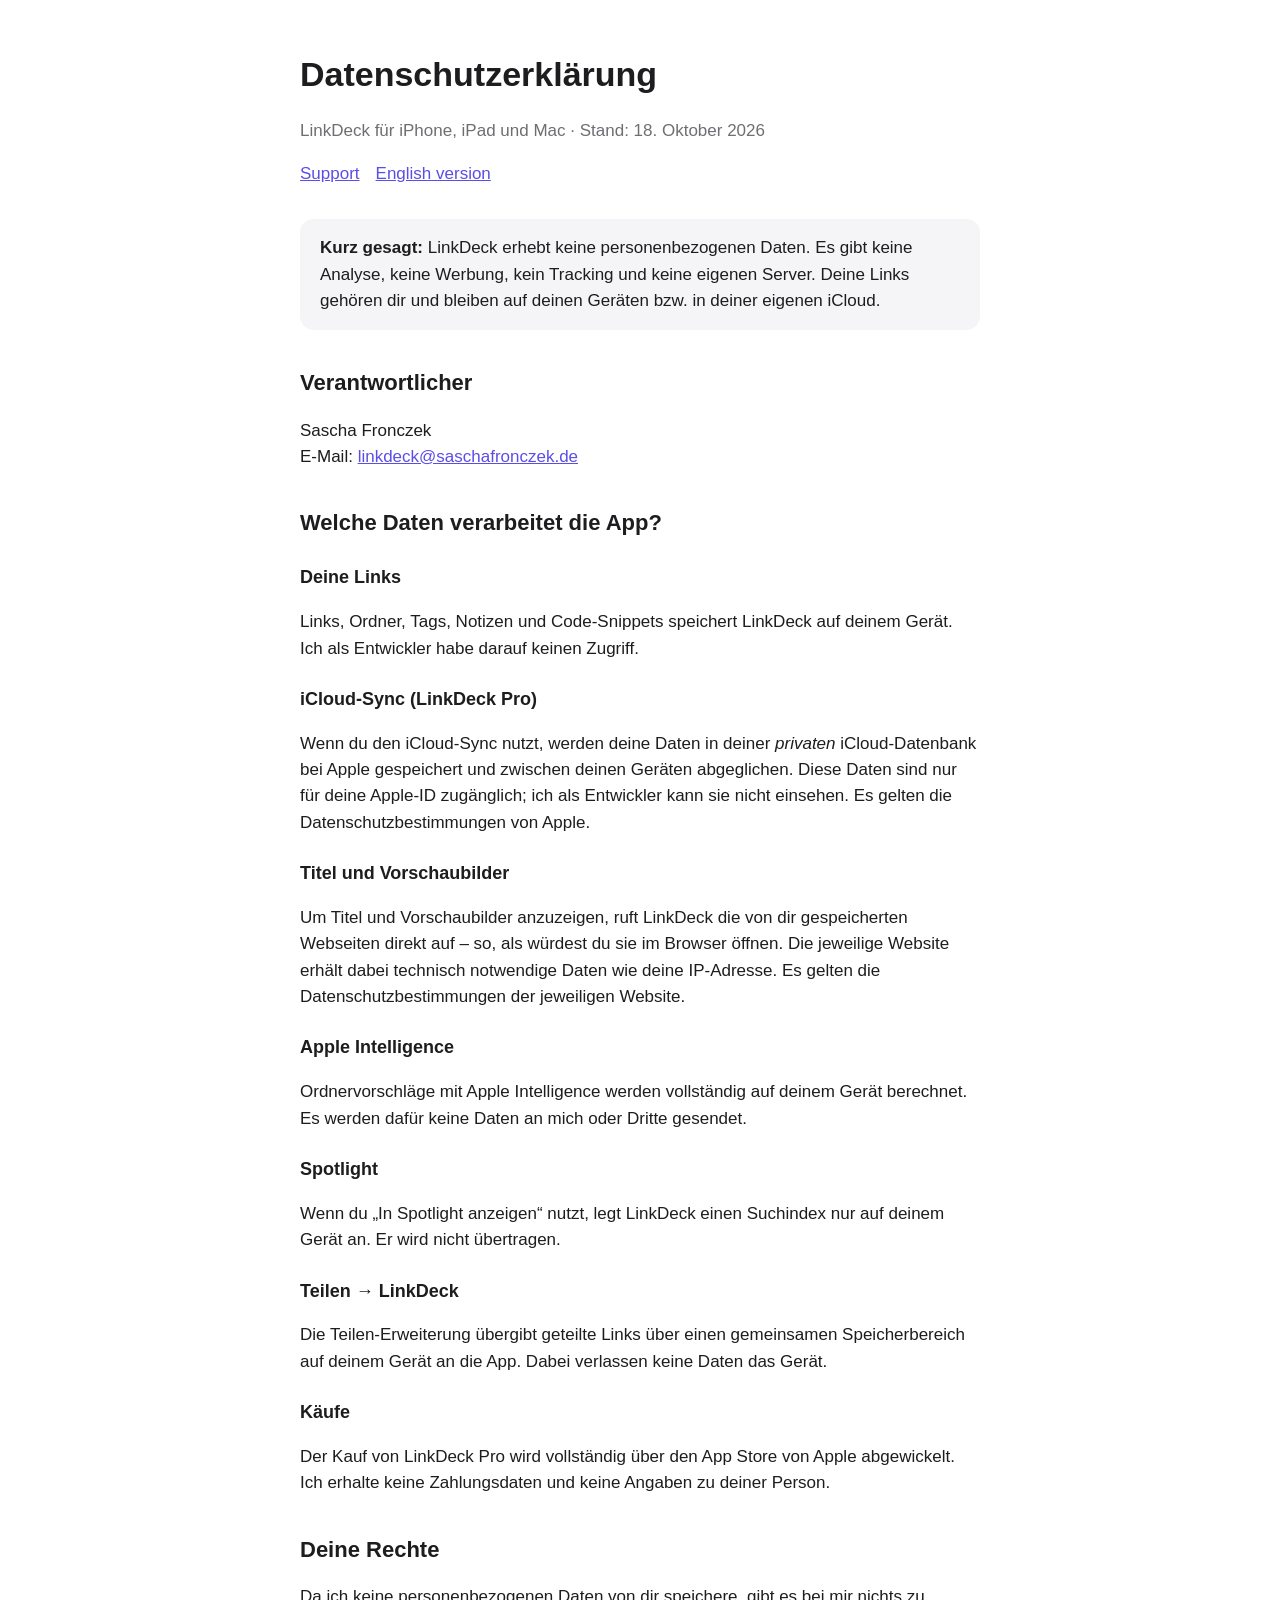
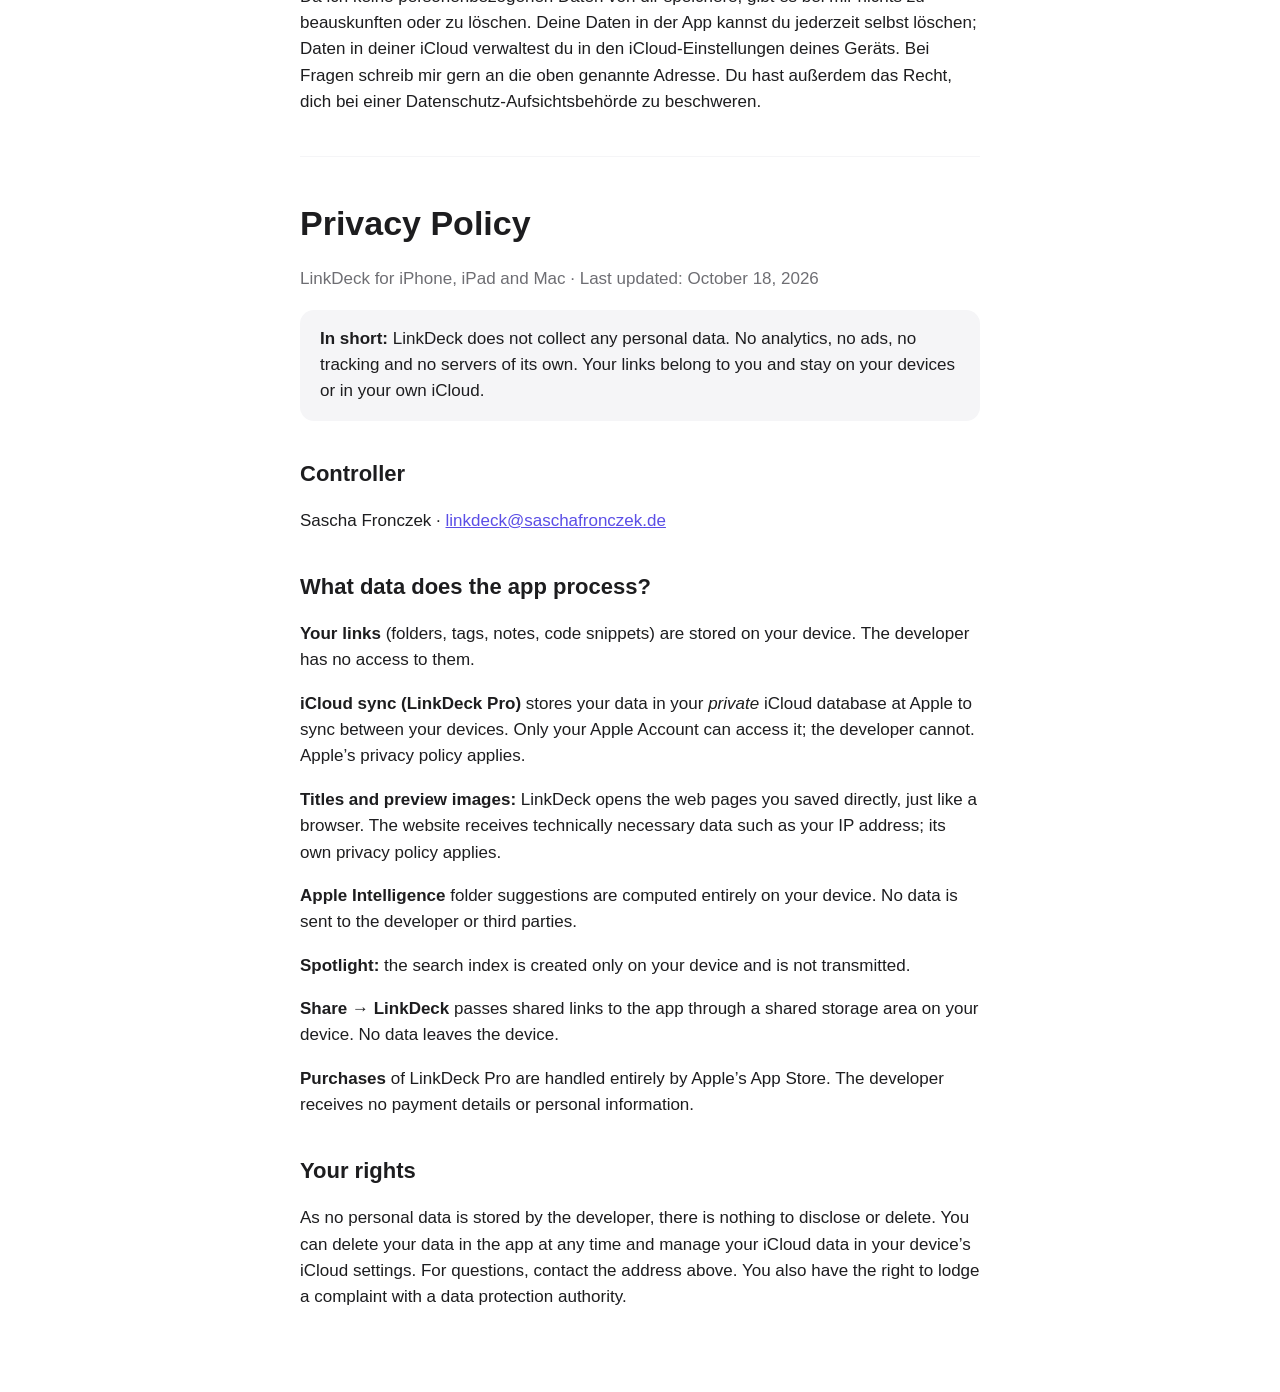
==== privacy.html @ c2d6adb9 "Support- und Datenschutzseite für LinkDeck Co-Authored-By: Claude Opus 5.5 (1M context) <noreply@ant" ====
<!doctype html>
<html lang="de">
<head>
<meta charset="utf-8"><meta name="viewport" content="width=device-width, initial-scale=1">
<title>LinkDeck – Datenschutz</title>
<link rel="stylesheet" href="style.css">
</head>
<body><main>
<h1>Datenschutzerklärung</h1>
<p class="muted">LinkDeck für iPhone, iPad und Mac · Stand: 18. Oktober 2026</p>
<nav><a href="index.html">Support</a><a href="#english">English version</a></nav>

<div class="card"><strong>Kurz gesagt:</strong> LinkDeck erhebt keine personenbezogenen Daten. Es gibt keine Analyse, keine Werbung, kein Tracking und keine eigenen Server. Deine Links gehören dir und bleiben auf deinen Geräten bzw. in deiner eigenen iCloud.</div>

<h2>Verantwortlicher</h2>
<p>Sascha Fronczek<br>E-Mail: <a href="mailto:linkdeck@saschafronczek.de">linkdeck@saschafronczek.de</a></p>

<h2>Welche Daten verarbeitet die App?</h2>
<h3>Deine Links</h3>
<p>Links, Ordner, Tags, Notizen und Code-Snippets speichert LinkDeck auf deinem Gerät. Ich als Entwickler habe darauf keinen Zugriff.</p>
<h3>iCloud-Sync (LinkDeck Pro)</h3>
<p>Wenn du den iCloud-Sync nutzt, werden deine Daten in deiner <em>privaten</em> iCloud-Datenbank bei Apple gespeichert und zwischen deinen Geräten abgeglichen. Diese Daten sind nur für deine Apple-ID zugänglich; ich als Entwickler kann sie nicht einsehen. Es gelten die Datenschutzbestimmungen von Apple.</p>
<h3>Titel und Vorschaubilder</h3>
<p>Um Titel und Vorschaubilder anzuzeigen, ruft LinkDeck die von dir gespeicherten Webseiten direkt auf – so, als würdest du sie im Browser öffnen. Die jeweilige Website erhält dabei technisch notwendige Daten wie deine IP-Adresse. Es gelten die Datenschutzbestimmungen der jeweiligen Website.</p>
<h3>Apple Intelligence</h3>
<p>Ordnervorschläge mit Apple Intelligence werden vollständig auf deinem Gerät berechnet. Es werden dafür keine Daten an mich oder Dritte gesendet.</p>
<h3>Spotlight</h3>
<p>Wenn du „In Spotlight anzeigen“ nutzt, legt LinkDeck einen Suchindex nur auf deinem Gerät an. Er wird nicht übertragen.</p>
<h3>Teilen → LinkDeck</h3>
<p>Die Teilen-Erweiterung übergibt geteilte Links über einen gemeinsamen Speicherbereich auf deinem Gerät an die App. Dabei verlassen keine Daten das Gerät.</p>
<h3>Käufe</h3>
<p>Der Kauf von LinkDeck Pro wird vollständig über den App Store von Apple abgewickelt. Ich erhalte keine Zahlungsdaten und keine Angaben zu deiner Person.</p>

<h2>Deine Rechte</h2>
<p>Da ich keine personenbezogenen Daten von dir speichere, gibt es bei mir nichts zu beauskunften oder zu löschen. Deine Daten in der App kannst du jederzeit selbst löschen; Daten in deiner iCloud verwaltest du in den iCloud-Einstellungen deines Geräts. Bei Fragen schreib mir gern an die oben genannte Adresse. Du hast außerdem das Recht, dich bei einer Datenschutz-Aufsichtsbehörde zu beschweren.</p>

<hr>
<h1 id="english" lang="en">Privacy Policy</h1>
<div lang="en">
<p class="muted">LinkDeck for iPhone, iPad and Mac · Last updated: October 18, 2026</p>
<div class="card"><strong>In short:</strong> LinkDeck does not collect any personal data. No analytics, no ads, no tracking and no servers of its own. Your links belong to you and stay on your devices or in your own iCloud.</div>
<h2>Controller</h2>
<p>Sascha Fronczek · <a href="mailto:linkdeck@saschafronczek.de">linkdeck@saschafronczek.de</a></p>
<h2>What data does the app process?</h2>
<p><strong>Your links</strong> (folders, tags, notes, code snippets) are stored on your device. The developer has no access to them.</p>
<p><strong>iCloud sync (LinkDeck Pro)</strong> stores your data in your <em>private</em> iCloud database at Apple to sync between your devices. Only your Apple Account can access it; the developer cannot. Apple’s privacy policy applies.</p>
<p><strong>Titles and preview images:</strong> LinkDeck opens the web pages you saved directly, just like a browser. The website receives technically necessary data such as your IP address; its own privacy policy applies.</p>
<p><strong>Apple Intelligence</strong> folder suggestions are computed entirely on your device. No data is sent to the developer or third parties.</p>
<p><strong>Spotlight:</strong> the search index is created only on your device and is not transmitted.</p>
<p><strong>Share → LinkDeck</strong> passes shared links to the app through a shared storage area on your device. No data leaves the device.</p>
<p><strong>Purchases</strong> of LinkDeck Pro are handled entirely by Apple’s App Store. The developer receives no payment details or personal information.</p>
<h2>Your rights</h2>
<p>As no personal data is stored by the developer, there is nothing to disclose or delete. You can delete your data in the app at any time and manage your iCloud data in your device’s iCloud settings. For questions, contact the address above. You also have the right to lodge a complaint with a data protection authority.</p>
</div>
</main></body></html>
---- style.css ----
:root { --bg:#ffffff; --fg:#1d1d1f; --muted:#6e6e73; --accent:#5b4ee6; --card:#f5f5f7; }
@media (prefers-color-scheme: dark) { :root { --bg:#000000; --fg:#f5f5f7; --muted:#a1a1a6; --accent:#8f86ff; --card:#1c1c1e; } }
* { box-sizing: border-box; }
body { margin:0; background:var(--bg); color:var(--fg); font:17px/1.55 -apple-system, BlinkMacSystemFont, "Helvetica Neue", Arial, sans-serif; }
main { max-width:720px; margin:0 auto; padding:48px 20px 64px; }
h1 { font-size:34px; margin:0 0 4px; } h2 { font-size:22px; margin:36px 0 8px; } h3 { font-size:18px; margin:24px 0 6px; }
p, li { color:var(--fg); } .muted { color:var(--muted); }
a { color:var(--accent); }
.card { background:var(--card); border-radius:14px; padding:16px 20px; margin:16px 0; }
nav { display:flex; gap:16px; margin:12px 0 32px; flex-wrap:wrap; }
hr { border:none; border-top:1px solid var(--card); margin:40px 0; }
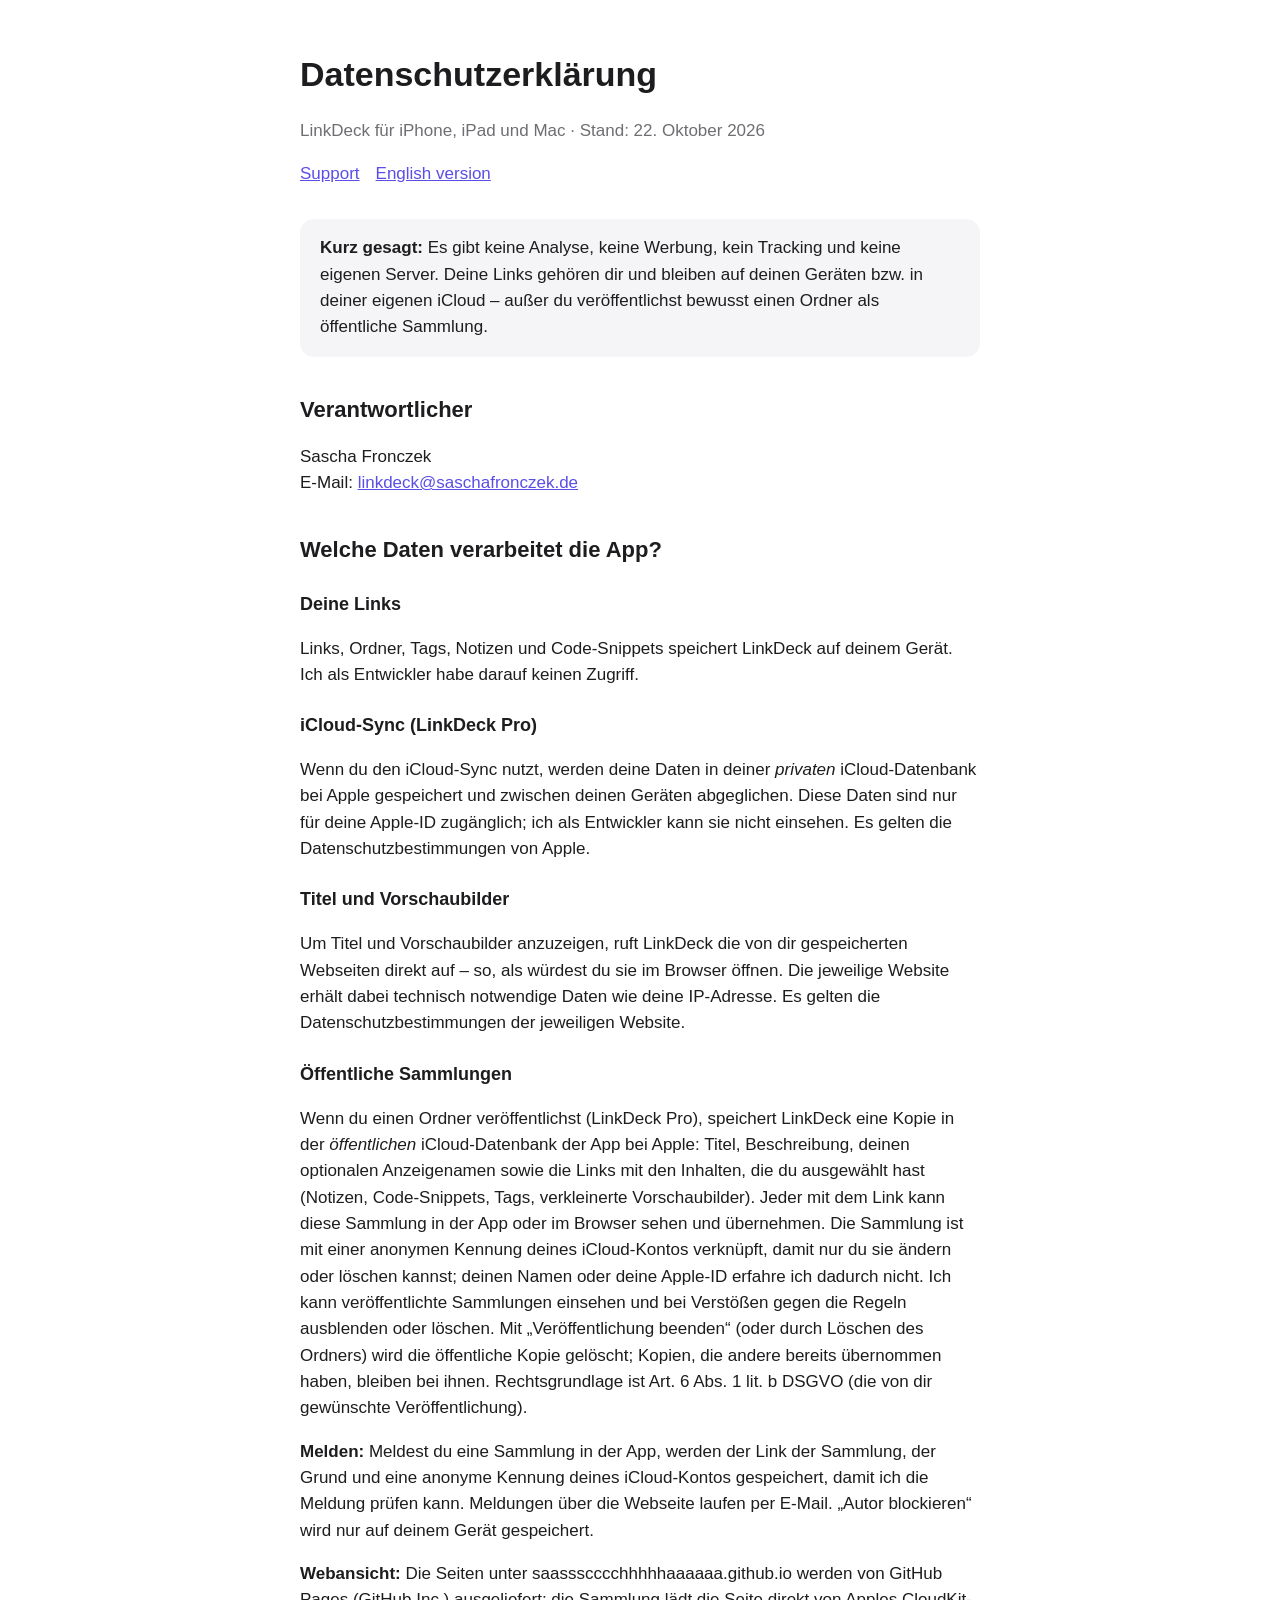
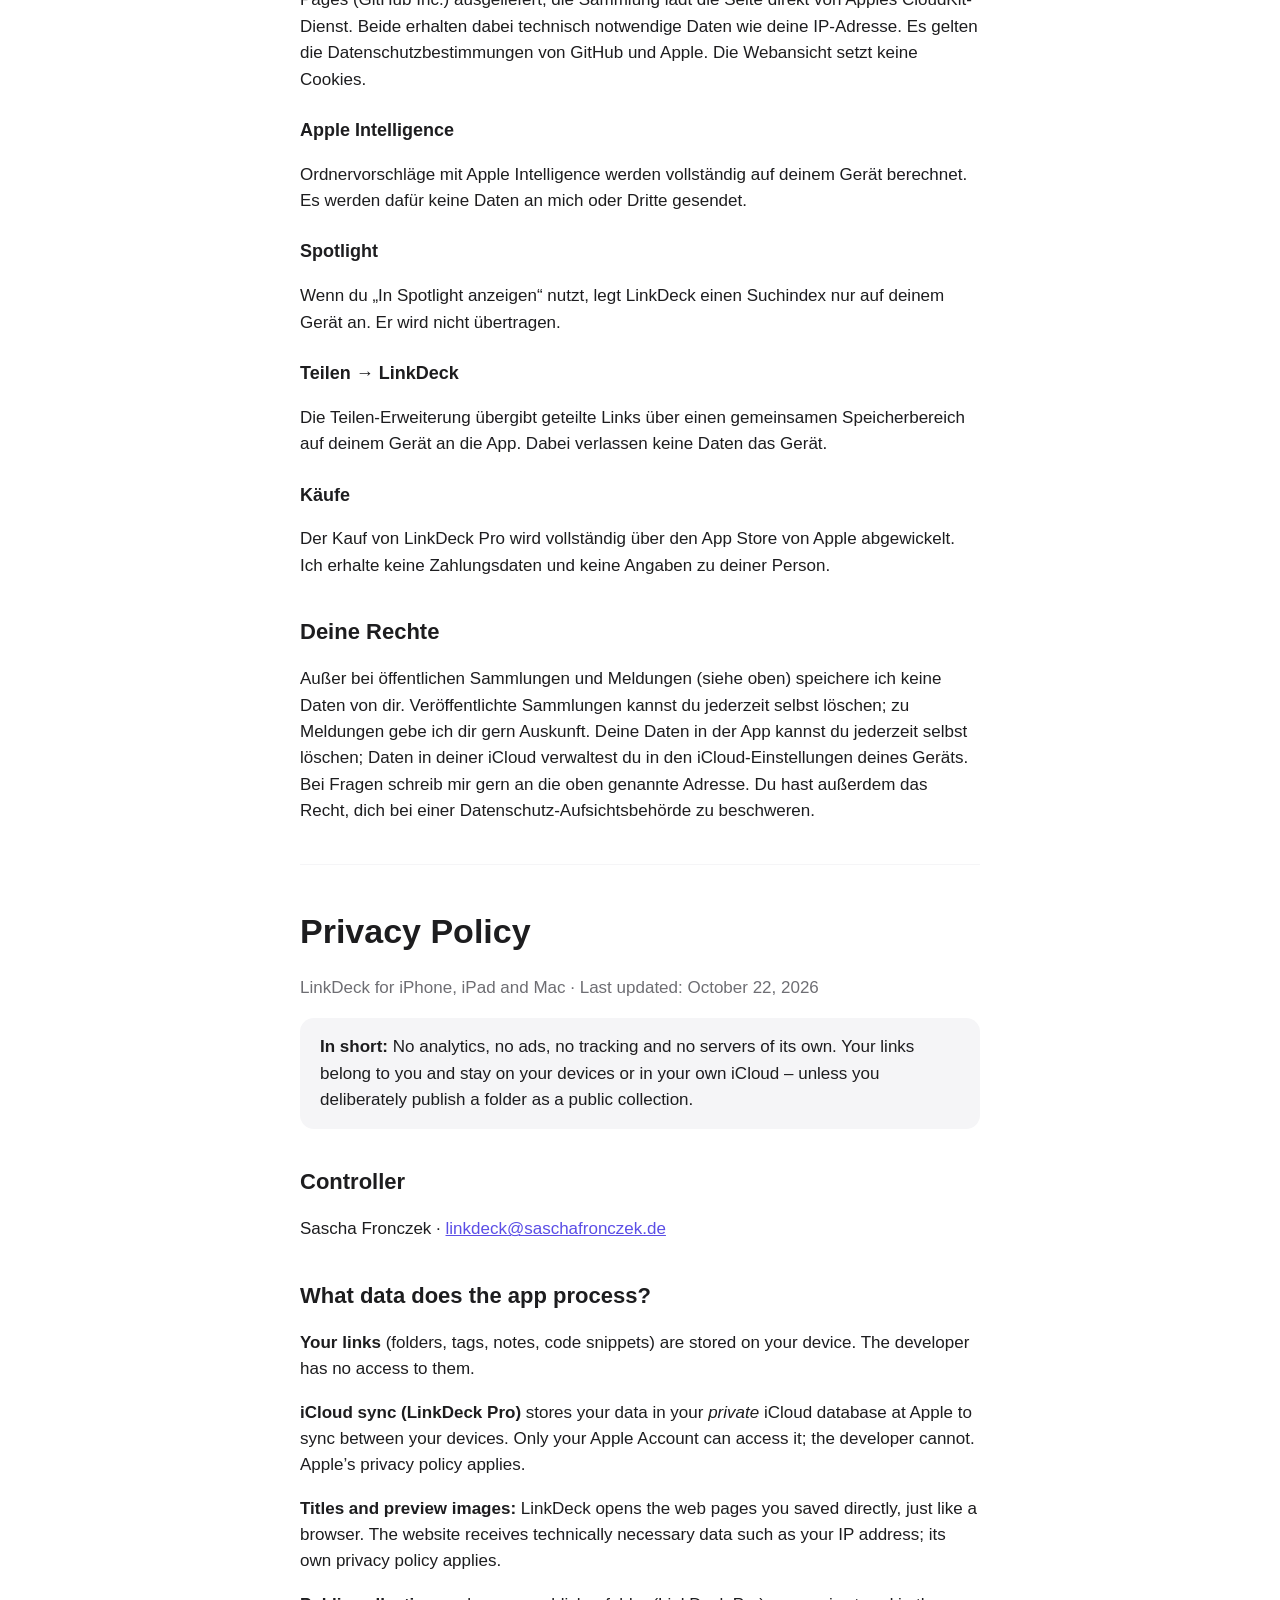
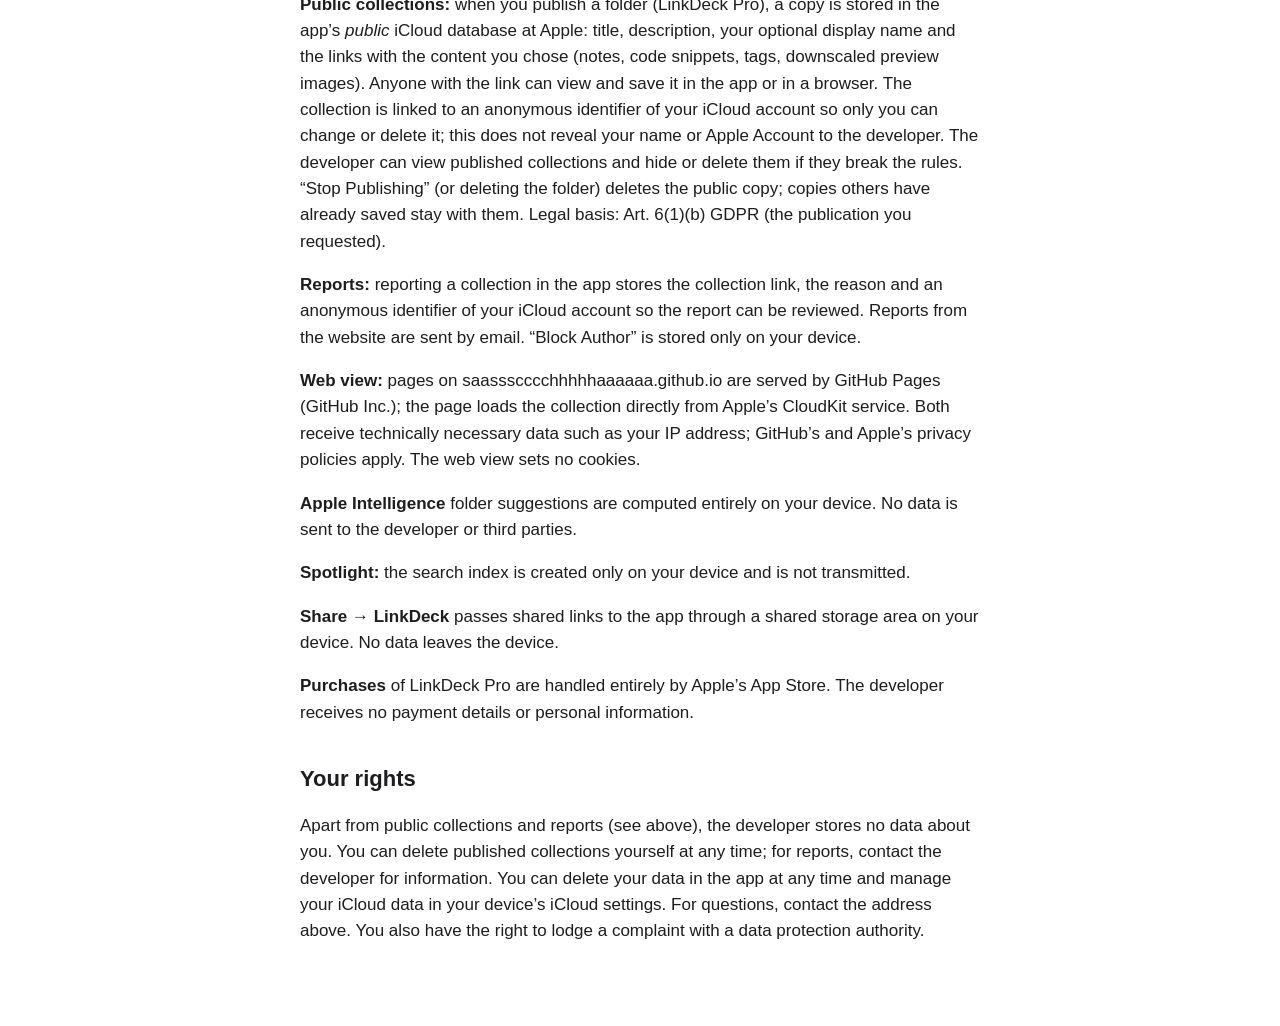
==== commit bcc20985: "Datenschutz und Regeln für öffentliche Sammlungen (LinkDeck 1.2)" ====
--- a/privacy.html
+++ b/privacy.html
@@ -7,10 +7,10 @@
 </head>
 <body><main>
 <h1>Datenschutzerklärung</h1>
-<p class="muted">LinkDeck für iPhone, iPad und Mac · Stand: 18. Oktober 2026</p>
+<p class="muted">LinkDeck für iPhone, iPad und Mac · Stand: 22. Oktober 2026</p>
 <nav><a href="index.html">Support</a><a href="#english">English version</a></nav>
 
-<div class="card"><strong>Kurz gesagt:</strong> LinkDeck erhebt keine personenbezogenen Daten. Es gibt keine Analyse, keine Werbung, kein Tracking und keine eigenen Server. Deine Links gehören dir und bleiben auf deinen Geräten bzw. in deiner eigenen iCloud.</div>
+<div class="card"><strong>Kurz gesagt:</strong> Es gibt keine Analyse, keine Werbung, kein Tracking und keine eigenen Server. Deine Links gehören dir und bleiben auf deinen Geräten bzw. in deiner eigenen iCloud – außer du veröffentlichst bewusst einen Ordner als öffentliche Sammlung.</div>
 
 <h2>Verantwortlicher</h2>
 <p>Sascha Fronczek<br>E-Mail: <a href="mailto:linkdeck@saschafronczek.de">linkdeck@saschafronczek.de</a></p>
@@ -22,6 +22,10 @@
 <p>Wenn du den iCloud-Sync nutzt, werden deine Daten in deiner <em>privaten</em> iCloud-Datenbank bei Apple gespeichert und zwischen deinen Geräten abgeglichen. Diese Daten sind nur für deine Apple-ID zugänglich; ich als Entwickler kann sie nicht einsehen. Es gelten die Datenschutzbestimmungen von Apple.</p>
 <h3>Titel und Vorschaubilder</h3>
 <p>Um Titel und Vorschaubilder anzuzeigen, ruft LinkDeck die von dir gespeicherten Webseiten direkt auf – so, als würdest du sie im Browser öffnen. Die jeweilige Website erhält dabei technisch notwendige Daten wie deine IP-Adresse. Es gelten die Datenschutzbestimmungen der jeweiligen Website.</p>
+<h3>Öffentliche Sammlungen</h3>
+<p>Wenn du einen Ordner veröffentlichst (LinkDeck Pro), speichert LinkDeck eine Kopie in der <em>öffentlichen</em> iCloud-Datenbank der App bei Apple: Titel, Beschreibung, deinen optionalen Anzeigenamen sowie die Links mit den Inhalten, die du ausgewählt hast (Notizen, Code-Snippets, Tags, verkleinerte Vorschaubilder). Jeder mit dem Link kann diese Sammlung in der App oder im Browser sehen und übernehmen. Die Sammlung ist mit einer anonymen Kennung deines iCloud-Kontos verknüpft, damit nur du sie ändern oder löschen kannst; deinen Namen oder deine Apple-ID erfahre ich dadurch nicht. Ich kann veröffentlichte Sammlungen einsehen und bei Verstößen gegen die Regeln ausblenden oder löschen. Mit „Veröffentlichung beenden“ (oder durch Löschen des Ordners) wird die öffentliche Kopie gelöscht; Kopien, die andere bereits übernommen haben, bleiben bei ihnen. Rechtsgrundlage ist Art. 6 Abs. 1 lit. b DSGVO (die von dir gewünschte Veröffentlichung).</p>
+<p><strong>Melden:</strong> Meldest du eine Sammlung in der App, werden der Link der Sammlung, der Grund und eine anonyme Kennung deines iCloud-Kontos gespeichert, damit ich die Meldung prüfen kann. Meldungen über die Webseite laufen per E-Mail. „Autor blockieren“ wird nur auf deinem Gerät gespeichert.</p>
+<p><strong>Webansicht:</strong> Die Seiten unter saassscccchhhhhaaaaaa.github.io werden von GitHub Pages (GitHub Inc.) ausgeliefert; die Sammlung lädt die Seite direkt von Apples CloudKit-Dienst. Beide erhalten dabei technisch notwendige Daten wie deine IP-Adresse. Es gelten die Datenschutzbestimmungen von GitHub und Apple. Die Webansicht setzt keine Cookies.</p>
 <h3>Apple Intelligence</h3>
 <p>Ordnervorschläge mit Apple Intelligence werden vollständig auf deinem Gerät berechnet. Es werden dafür keine Daten an mich oder Dritte gesendet.</p>
 <h3>Spotlight</h3>
@@ -32,24 +36,27 @@
 <p>Der Kauf von LinkDeck Pro wird vollständig über den App Store von Apple abgewickelt. Ich erhalte keine Zahlungsdaten und keine Angaben zu deiner Person.</p>
 
 <h2>Deine Rechte</h2>
-<p>Da ich keine personenbezogenen Daten von dir speichere, gibt es bei mir nichts zu beauskunften oder zu löschen. Deine Daten in der App kannst du jederzeit selbst löschen; Daten in deiner iCloud verwaltest du in den iCloud-Einstellungen deines Geräts. Bei Fragen schreib mir gern an die oben genannte Adresse. Du hast außerdem das Recht, dich bei einer Datenschutz-Aufsichtsbehörde zu beschweren.</p>
+<p>Außer bei öffentlichen Sammlungen und Meldungen (siehe oben) speichere ich keine Daten von dir. Veröffentlichte Sammlungen kannst du jederzeit selbst löschen; zu Meldungen gebe ich dir gern Auskunft. Deine Daten in der App kannst du jederzeit selbst löschen; Daten in deiner iCloud verwaltest du in den iCloud-Einstellungen deines Geräts. Bei Fragen schreib mir gern an die oben genannte Adresse. Du hast außerdem das Recht, dich bei einer Datenschutz-Aufsichtsbehörde zu beschweren.</p>
 
 <hr>
 <h1 id="english" lang="en">Privacy Policy</h1>
 <div lang="en">
-<p class="muted">LinkDeck for iPhone, iPad and Mac · Last updated: October 18, 2026</p>
-<div class="card"><strong>In short:</strong> LinkDeck does not collect any personal data. No analytics, no ads, no tracking and no servers of its own. Your links belong to you and stay on your devices or in your own iCloud.</div>
+<p class="muted">LinkDeck for iPhone, iPad and Mac · Last updated: October 22, 2026</p>
+<div class="card"><strong>In short:</strong> No analytics, no ads, no tracking and no servers of its own. Your links belong to you and stay on your devices or in your own iCloud – unless you deliberately publish a folder as a public collection.</div>
 <h2>Controller</h2>
 <p>Sascha Fronczek · <a href="mailto:linkdeck@saschafronczek.de">linkdeck@saschafronczek.de</a></p>
 <h2>What data does the app process?</h2>
 <p><strong>Your links</strong> (folders, tags, notes, code snippets) are stored on your device. The developer has no access to them.</p>
 <p><strong>iCloud sync (LinkDeck Pro)</strong> stores your data in your <em>private</em> iCloud database at Apple to sync between your devices. Only your Apple Account can access it; the developer cannot. Apple’s privacy policy applies.</p>
 <p><strong>Titles and preview images:</strong> LinkDeck opens the web pages you saved directly, just like a browser. The website receives technically necessary data such as your IP address; its own privacy policy applies.</p>
+<p><strong>Public collections:</strong> when you publish a folder (LinkDeck Pro), a copy is stored in the app’s <em>public</em> iCloud database at Apple: title, description, your optional display name and the links with the content you chose (notes, code snippets, tags, downscaled preview images). Anyone with the link can view and save it in the app or in a browser. The collection is linked to an anonymous identifier of your iCloud account so only you can change or delete it; this does not reveal your name or Apple Account to the developer. The developer can view published collections and hide or delete them if they break the rules. “Stop Publishing” (or deleting the folder) deletes the public copy; copies others have already saved stay with them. Legal basis: Art. 6(1)(b) GDPR (the publication you requested).</p>
+<p><strong>Reports:</strong> reporting a collection in the app stores the collection link, the reason and an anonymous identifier of your iCloud account so the report can be reviewed. Reports from the website are sent by email. “Block Author” is stored only on your device.</p>
+<p><strong>Web view:</strong> pages on saassscccchhhhhaaaaaa.github.io are served by GitHub Pages (GitHub Inc.); the page loads the collection directly from Apple’s CloudKit service. Both receive technically necessary data such as your IP address; GitHub’s and Apple’s privacy policies apply. The web view sets no cookies.</p>
 <p><strong>Apple Intelligence</strong> folder suggestions are computed entirely on your device. No data is sent to the developer or third parties.</p>
 <p><strong>Spotlight:</strong> the search index is created only on your device and is not transmitted.</p>
 <p><strong>Share → LinkDeck</strong> passes shared links to the app through a shared storage area on your device. No data leaves the device.</p>
 <p><strong>Purchases</strong> of LinkDeck Pro are handled entirely by Apple’s App Store. The developer receives no payment details or personal information.</p>
 <h2>Your rights</h2>
-<p>As no personal data is stored by the developer, there is nothing to disclose or delete. You can delete your data in the app at any time and manage your iCloud data in your device’s iCloud settings. For questions, contact the address above. You also have the right to lodge a complaint with a data protection authority.</p>
+<p>Apart from public collections and reports (see above), the developer stores no data about you. You can delete published collections yourself at any time; for reports, contact the developer for information. You can delete your data in the app at any time and manage your iCloud data in your device’s iCloud settings. For questions, contact the address above. You also have the right to lodge a complaint with a data protection authority.</p>
 </div>
 </main></body></html>
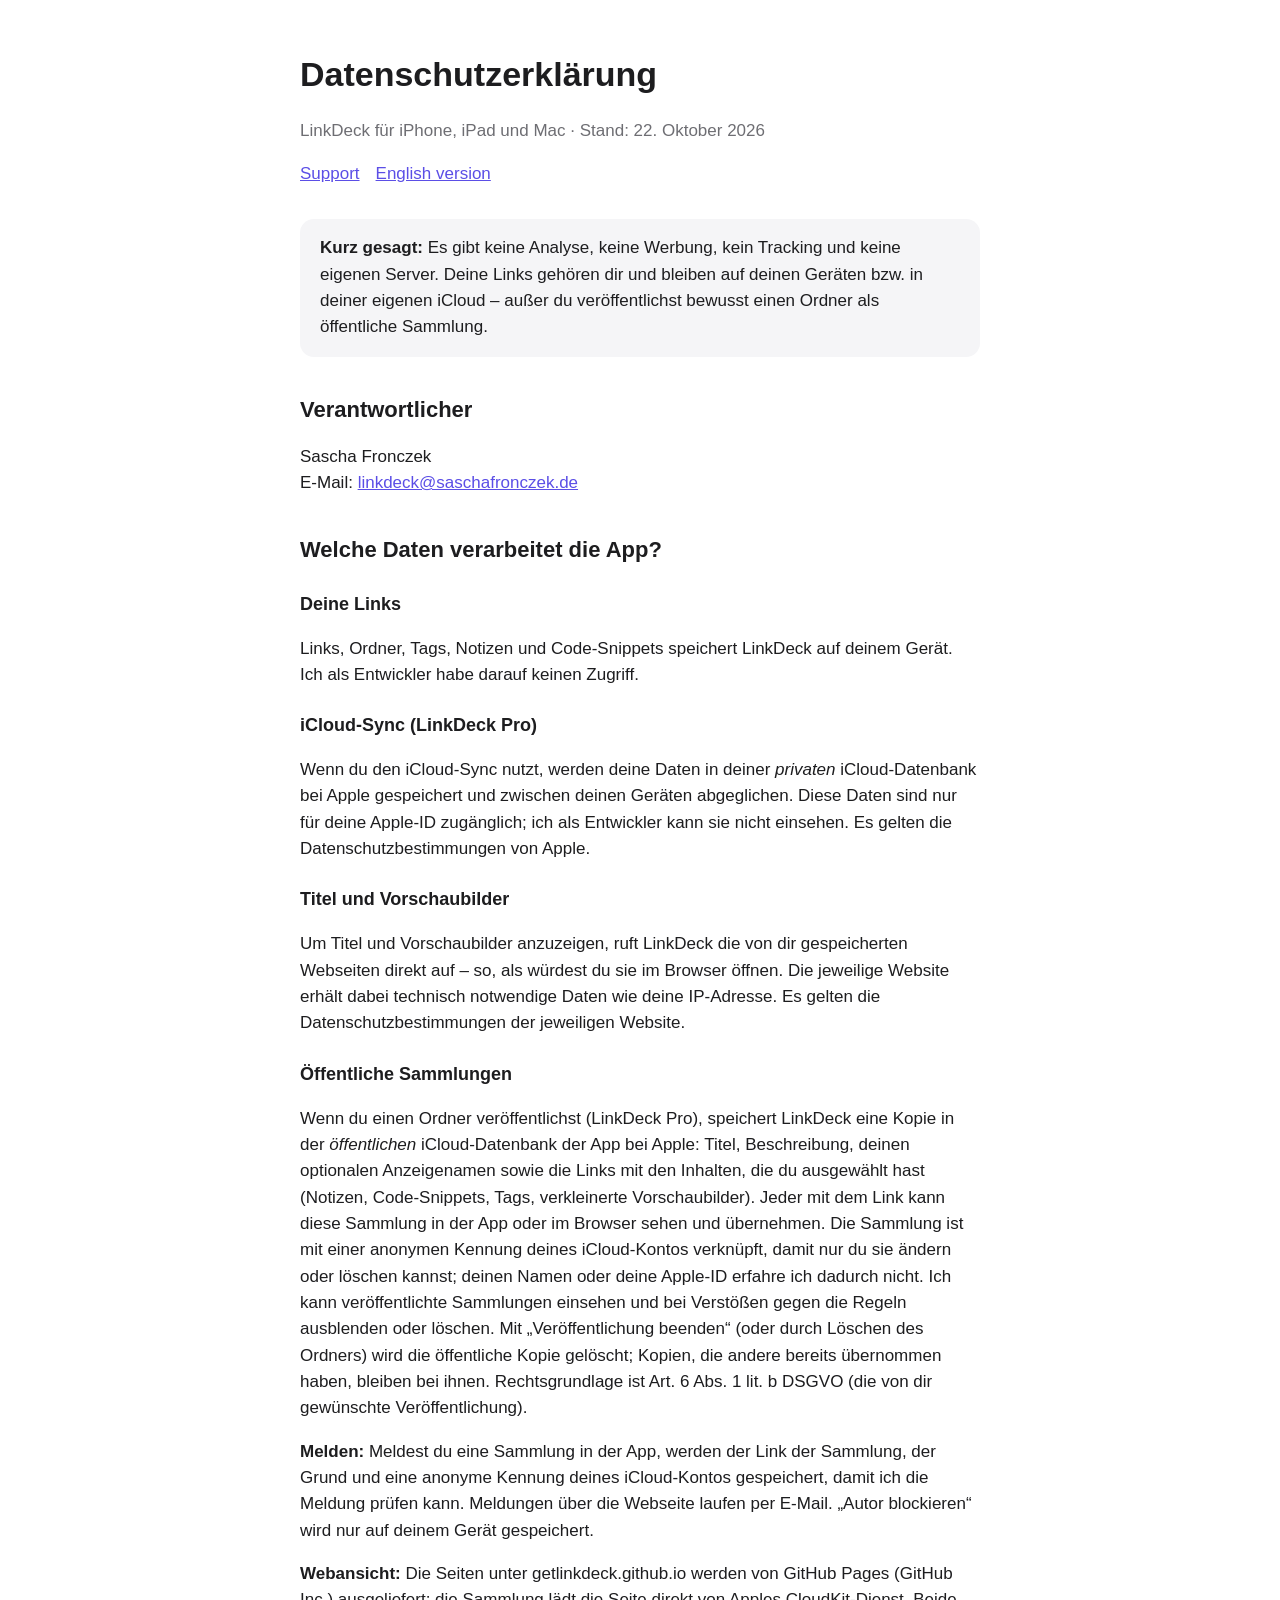
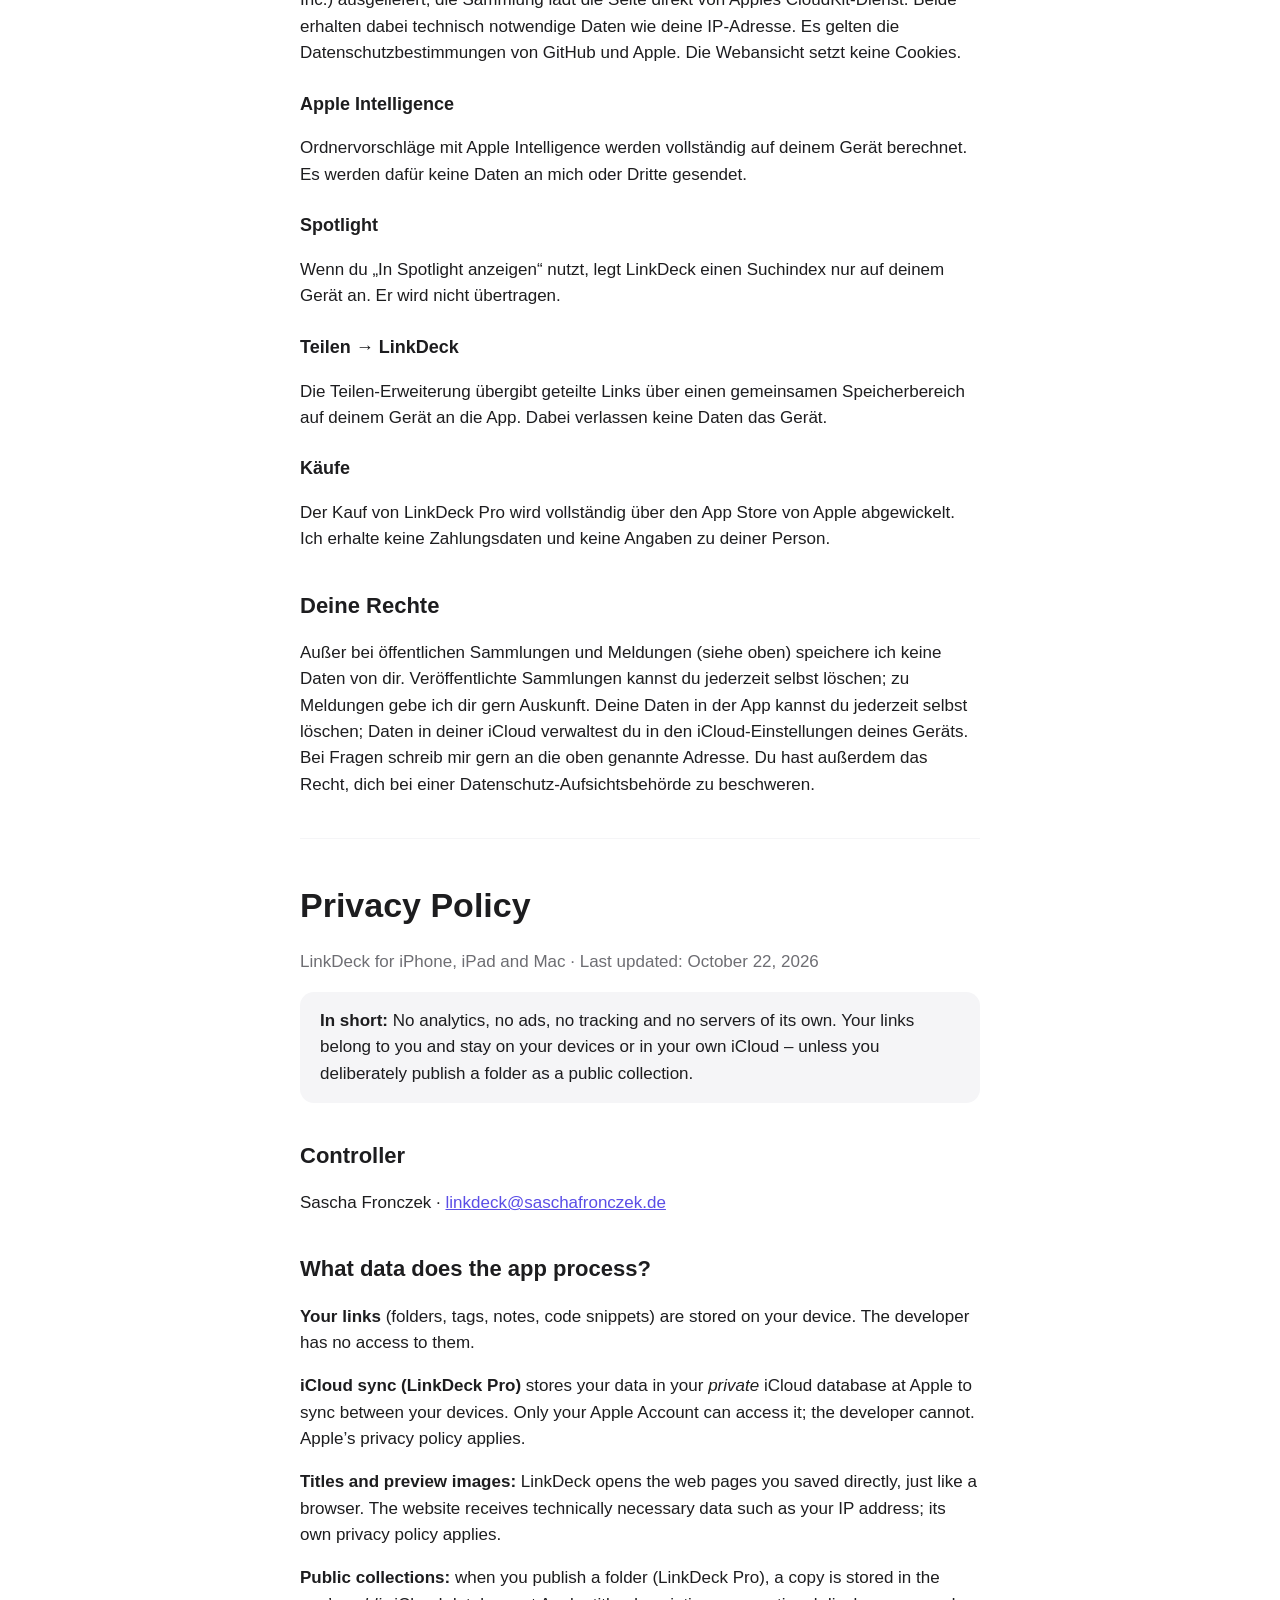
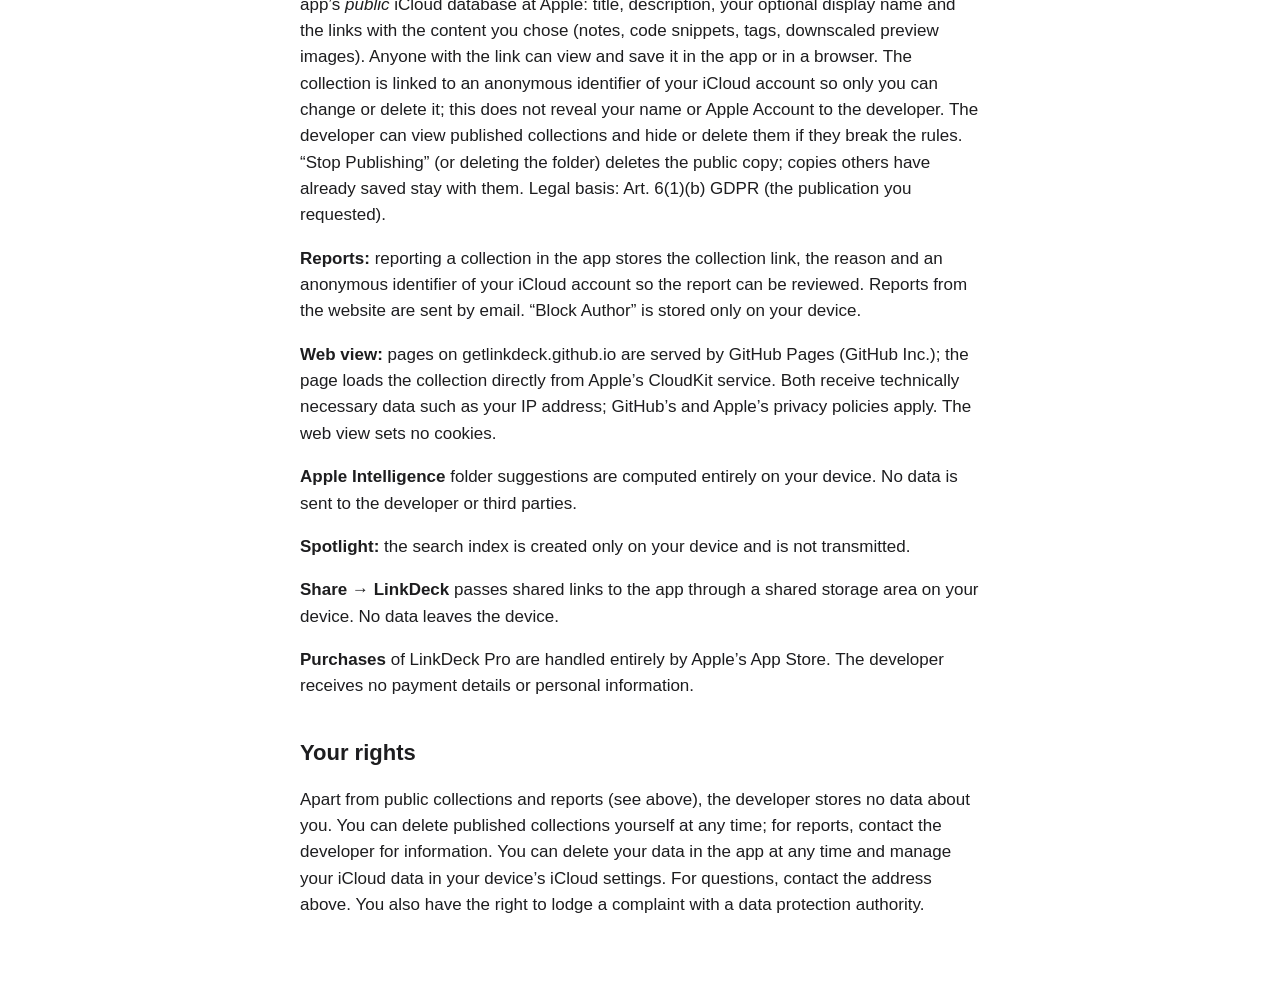
==== commit 9a938e8e: "Webansicht unter getlinkdeck.github.io" ====
--- a/privacy.html
+++ b/privacy.html
@@ -25,7 +25,7 @@
 <h3>Öffentliche Sammlungen</h3>
 <p>Wenn du einen Ordner veröffentlichst (LinkDeck Pro), speichert LinkDeck eine Kopie in der <em>öffentlichen</em> iCloud-Datenbank der App bei Apple: Titel, Beschreibung, deinen optionalen Anzeigenamen sowie die Links mit den Inhalten, die du ausgewählt hast (Notizen, Code-Snippets, Tags, verkleinerte Vorschaubilder). Jeder mit dem Link kann diese Sammlung in der App oder im Browser sehen und übernehmen. Die Sammlung ist mit einer anonymen Kennung deines iCloud-Kontos verknüpft, damit nur du sie ändern oder löschen kannst; deinen Namen oder deine Apple-ID erfahre ich dadurch nicht. Ich kann veröffentlichte Sammlungen einsehen und bei Verstößen gegen die Regeln ausblenden oder löschen. Mit „Veröffentlichung beenden“ (oder durch Löschen des Ordners) wird die öffentliche Kopie gelöscht; Kopien, die andere bereits übernommen haben, bleiben bei ihnen. Rechtsgrundlage ist Art. 6 Abs. 1 lit. b DSGVO (die von dir gewünschte Veröffentlichung).</p>
 <p><strong>Melden:</strong> Meldest du eine Sammlung in der App, werden der Link der Sammlung, der Grund und eine anonyme Kennung deines iCloud-Kontos gespeichert, damit ich die Meldung prüfen kann. Meldungen über die Webseite laufen per E-Mail. „Autor blockieren“ wird nur auf deinem Gerät gespeichert.</p>
-<p><strong>Webansicht:</strong> Die Seiten unter saassscccchhhhhaaaaaa.github.io werden von GitHub Pages (GitHub Inc.) ausgeliefert; die Sammlung lädt die Seite direkt von Apples CloudKit-Dienst. Beide erhalten dabei technisch notwendige Daten wie deine IP-Adresse. Es gelten die Datenschutzbestimmungen von GitHub und Apple. Die Webansicht setzt keine Cookies.</p>
+<p><strong>Webansicht:</strong> Die Seiten unter getlinkdeck.github.io werden von GitHub Pages (GitHub Inc.) ausgeliefert; die Sammlung lädt die Seite direkt von Apples CloudKit-Dienst. Beide erhalten dabei technisch notwendige Daten wie deine IP-Adresse. Es gelten die Datenschutzbestimmungen von GitHub und Apple. Die Webansicht setzt keine Cookies.</p>
 <h3>Apple Intelligence</h3>
 <p>Ordnervorschläge mit Apple Intelligence werden vollständig auf deinem Gerät berechnet. Es werden dafür keine Daten an mich oder Dritte gesendet.</p>
 <h3>Spotlight</h3>
@@ -51,7 +51,7 @@
 <p><strong>Titles and preview images:</strong> LinkDeck opens the web pages you saved directly, just like a browser. The website receives technically necessary data such as your IP address; its own privacy policy applies.</p>
 <p><strong>Public collections:</strong> when you publish a folder (LinkDeck Pro), a copy is stored in the app’s <em>public</em> iCloud database at Apple: title, description, your optional display name and the links with the content you chose (notes, code snippets, tags, downscaled preview images). Anyone with the link can view and save it in the app or in a browser. The collection is linked to an anonymous identifier of your iCloud account so only you can change or delete it; this does not reveal your name or Apple Account to the developer. The developer can view published collections and hide or delete them if they break the rules. “Stop Publishing” (or deleting the folder) deletes the public copy; copies others have already saved stay with them. Legal basis: Art. 6(1)(b) GDPR (the publication you requested).</p>
 <p><strong>Reports:</strong> reporting a collection in the app stores the collection link, the reason and an anonymous identifier of your iCloud account so the report can be reviewed. Reports from the website are sent by email. “Block Author” is stored only on your device.</p>
-<p><strong>Web view:</strong> pages on saassscccchhhhhaaaaaa.github.io are served by GitHub Pages (GitHub Inc.); the page loads the collection directly from Apple’s CloudKit service. Both receive technically necessary data such as your IP address; GitHub’s and Apple’s privacy policies apply. The web view sets no cookies.</p>
+<p><strong>Web view:</strong> pages on getlinkdeck.github.io are served by GitHub Pages (GitHub Inc.); the page loads the collection directly from Apple’s CloudKit service. Both receive technically necessary data such as your IP address; GitHub’s and Apple’s privacy policies apply. The web view sets no cookies.</p>
 <p><strong>Apple Intelligence</strong> folder suggestions are computed entirely on your device. No data is sent to the developer or third parties.</p>
 <p><strong>Spotlight:</strong> the search index is created only on your device and is not transmitted.</p>
 <p><strong>Share → LinkDeck</strong> passes shared links to the app through a shared storage area on your device. No data leaves the device.</p>
